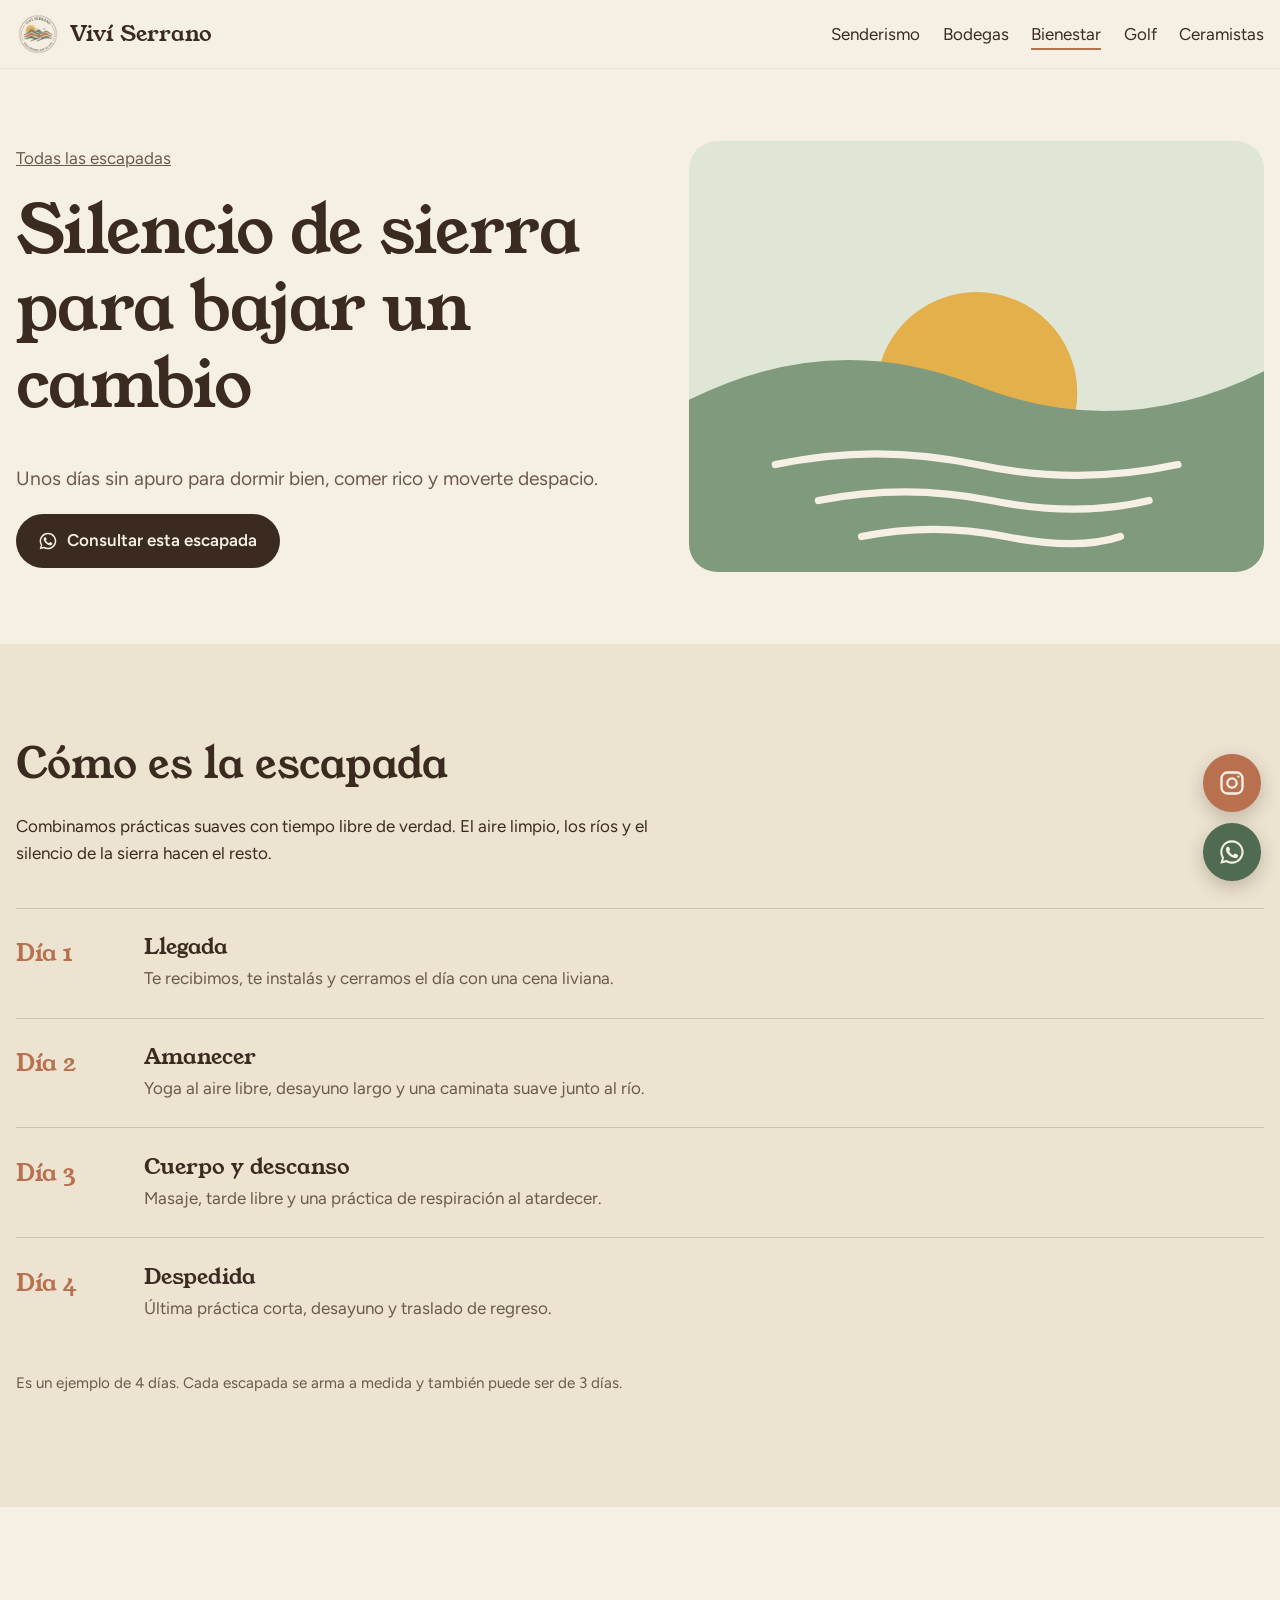
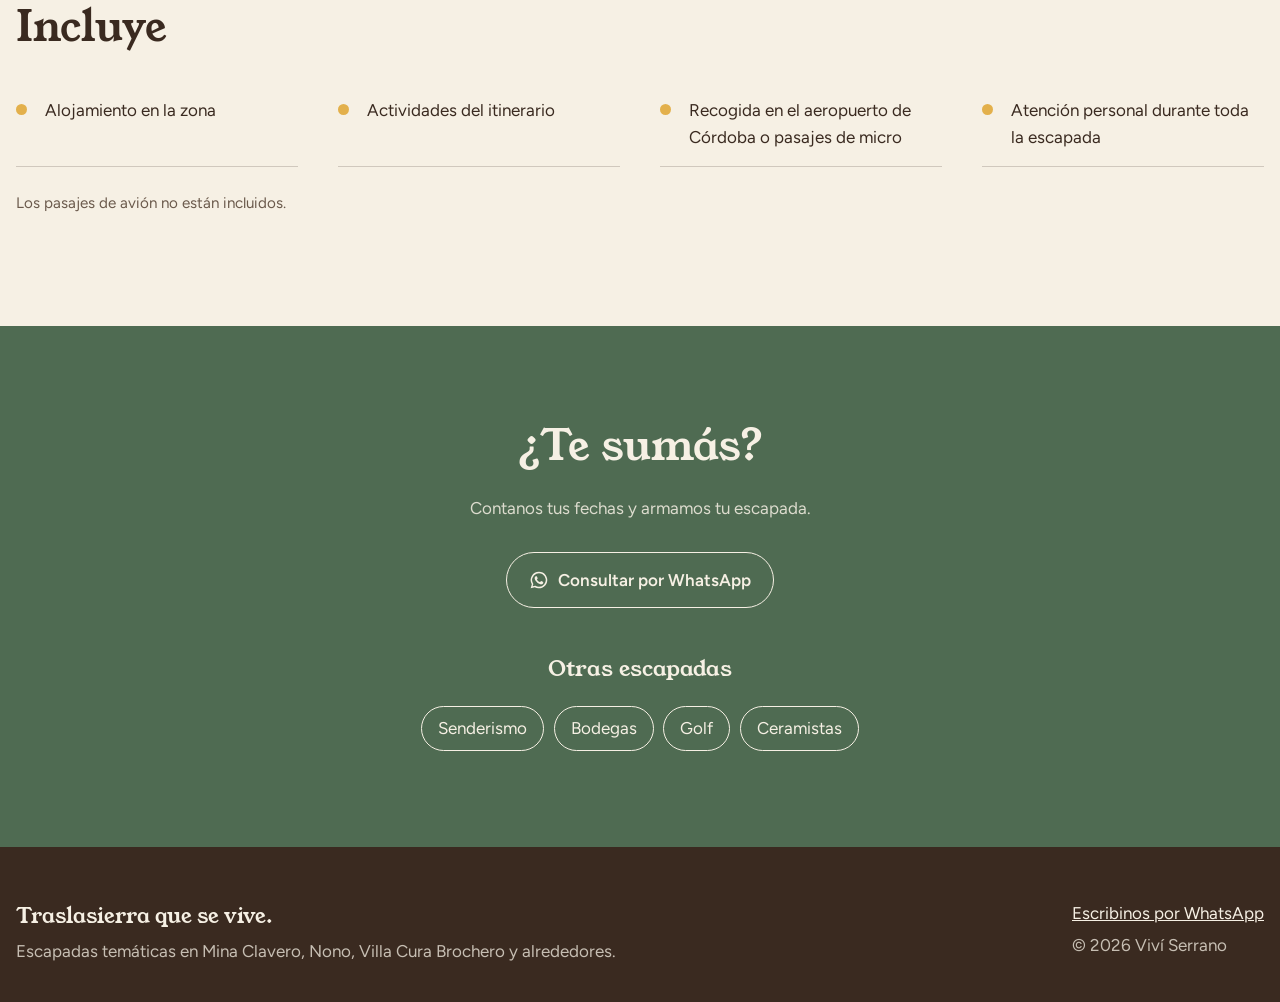
==== bienestar.html @ 52323f3e "feat: primera versión de la web de Viví Serrano" ====
<!doctype html>
<html lang="es">
<head>
<meta charset="utf-8">
<meta name="viewport" content="width=device-width, initial-scale=1">
<!-- Quitar esta línea cuando la web se lance: evita que Google la muestre -->
<meta name="robots" content="noindex, nofollow">
<title>Bienestar · Viví Serrano</title>
<meta name="description" content="Escapada de bienestar en Traslasierra, Córdoba. Unos días sin apuro para dormir bien, comer rico y moverte despacio.">
<link rel="icon" type="image/png" href="img/favicon.png">
<link rel="preconnect" href="https://fonts.googleapis.com">
<link rel="preconnect" href="https://fonts.gstatic.com" crossorigin>
<link href="https://fonts.googleapis.com/css2?family=Figtree:wght@400;600&family=Young+Serif&display=swap" rel="stylesheet">
<link rel="stylesheet" href="css/estilos.css">
</head>
<body>
<header class="cabecera">
  <div class="contenedor">
    <a class="marca" href="index.html"><img src="img/logo-circular.png" alt="" width="44" height="44">Viví Serrano</a>
    <nav aria-label="Principal">
      <button class="menu-boton" aria-expanded="false" aria-controls="menu">Menú</button>
      <ul class="menu" id="menu"><li><a href="senderismo.html">Senderismo</a></li><li><a href="bodegas.html">Bodegas</a></li><li><a href="bienestar.html" aria-current="page">Bienestar</a></li><li><a href="golf.html">Golf</a></li><li><a href="ceramistas.html">Ceramistas</a></li></ul>
    </nav>
  </div>
</header>

<main>
  <section class="cabeza-tematica">
    <div class="contenedor">
      <div>
        <a class="volver" href="index.html#escapadas">Todas las escapadas</a>
        <h1>Silencio de sierra para bajar un cambio</h1>
        <p>Unos días sin apuro para dormir bien, comer rico y moverte despacio.</p>
        <a class="boton" href="#" data-whatsapp="Hola, quiero información sobre la escapada de bienestar de Viví Serrano."><svg viewBox="0 0 24 24" fill="currentColor" aria-hidden="true"><path d="M12 2a10 10 0 0 0-8.6 15.1L2 22l5-1.3A10 10 0 1 0 12 2zm0 18.2c-1.5 0-3-.4-4.3-1.2l-.3-.2-3 .8.8-2.9-.2-.3A8.2 8.2 0 1 1 12 20.2zm4.5-6.1c-.2-.1-1.5-.7-1.7-.8-.2-.1-.4-.1-.6.1l-.8 1c-.1.2-.3.2-.5.1a6.7 6.7 0 0 1-3.3-2.9c-.3-.4.2-.4.7-1.4.1-.2 0-.3 0-.5l-.8-1.8c-.2-.5-.4-.4-.6-.4h-.5c-.2 0-.5.1-.7.3-.2.3-.9.9-.9 2.2s.9 2.5 1 2.7c.1.2 1.8 2.8 4.4 3.9 1.6.7 2.3.8 3.1.6.5-.1 1.5-.6 1.7-1.2.2-.6.2-1.1.2-1.2-.1-.2-.3-.2-.7-.4z"/></svg>Consultar esta escapada</a>
      </div>
      <!-- Reemplazar por una foto real de la zona -->
      <svg class="ilustracion" viewBox="0 0 400 300" preserveAspectRatio="xMidYMid slice" role="img" aria-label="Amanecer tranquilo en las sierras">
  <rect width="400" height="300" fill="#dfe6d6"/>
  <circle cx="200" cy="175" r="70" fill="#e3b04b"/>
  <path d="M0 180 Q100 130 200 170 T400 160 V300 H0Z" fill="#7f9a7d"/>
  <g stroke="#f6f0e4" stroke-width="5" stroke-linecap="round" fill="none">
    <path d="M60 225 Q130 210 200 225 T340 225"/><path d="M90 250 Q150 238 210 250 T320 250"/><path d="M120 275 Q170 265 220 275 T300 275"/>
  </g>
</svg>
    </div>
  </section>

  <section class="seccion seccion-honda">
    <div class="contenedor">
      <h2>Cómo es la escapada</h2>
      <p>Combinamos prácticas suaves con tiempo libre de verdad. El aire limpio, los ríos y el silencio de la sierra hacen el resto.</p>
      <ol class="itinerario">
        <li class="dia"><span class="dia-numero">Día 1</span><div><h3>Llegada</h3><p>Te recibimos, te instalás y cerramos el día con una cena liviana.</p></div></li>
        <li class="dia"><span class="dia-numero">Día 2</span><div><h3>Amanecer</h3><p>Yoga al aire libre, desayuno largo y una caminata suave junto al río.</p></div></li>
        <li class="dia"><span class="dia-numero">Día 3</span><div><h3>Cuerpo y descanso</h3><p>Masaje, tarde libre y una práctica de respiración al atardecer.</p></div></li>
        <li class="dia"><span class="dia-numero">Día 4</span><div><h3>Despedida</h3><p>Última práctica corta, desayuno y traslado de regreso.</p></div></li>
      </ol>
      <p class="nota">Es un ejemplo de 4 días. Cada escapada se arma a medida y también puede ser de 3 días.</p>
    </div>
  </section>

  <section class="seccion">
    <div class="contenedor">
      <h2>Incluye</h2>
      <ul class="incluye">
        <li>Alojamiento en la zona</li>
        <li>Actividades del itinerario</li>
        <li>Recogida en el aeropuerto de Córdoba o pasajes de micro</li>
        <li>Atención personal durante toda la escapada</li>
      </ul>
      <p class="nota">Los pasajes de avión no están incluidos.</p>
    </div>
  </section>

  <section class="seccion seccion-sierra llamado">
    <div class="contenedor">
      <h2>¿Te sumás?</h2>
      <p>Contanos tus fechas y armamos tu escapada.</p>
      <a class="boton boton-claro" href="#" data-whatsapp="Hola, quiero información sobre la escapada de bienestar de Viví Serrano."><svg viewBox="0 0 24 24" fill="currentColor" aria-hidden="true"><path d="M12 2a10 10 0 0 0-8.6 15.1L2 22l5-1.3A10 10 0 1 0 12 2zm0 18.2c-1.5 0-3-.4-4.3-1.2l-.3-.2-3 .8.8-2.9-.2-.3A8.2 8.2 0 1 1 12 20.2zm4.5-6.1c-.2-.1-1.5-.7-1.7-.8-.2-.1-.4-.1-.6.1l-.8 1c-.1.2-.3.2-.5.1a6.7 6.7 0 0 1-3.3-2.9c-.3-.4.2-.4.7-1.4.1-.2 0-.3 0-.5l-.8-1.8c-.2-.5-.4-.4-.6-.4h-.5c-.2 0-.5.1-.7.3-.2.3-.9.9-.9 2.2s.9 2.5 1 2.7c.1.2 1.8 2.8 4.4 3.9 1.6.7 2.3.8 3.1.6.5-.1 1.5-.6 1.7-1.2.2-.6.2-1.1.2-1.2-.1-.2-.3-.2-.7-.4z"/></svg>Consultar por WhatsApp</a>
      <h3 class="otras-titulo">Otras escapadas</h3>
      <ul class="otras"><li><a href="senderismo.html">Senderismo</a></li><li><a href="bodegas.html">Bodegas</a></li><li><a href="golf.html">Golf</a></li><li><a href="ceramistas.html">Ceramistas</a></li></ul>
    </div>
  </section>
</main>
<footer class="pie">
  <div class="contenedor">
    <div>
      <p class="lema">Traslasierra que se vive.</p>
      <p>Escapadas temáticas en Mina Clavero, Nono, Villa Cura Brochero y alrededores.</p>
    </div>
    <div>
      <p><a href="#" data-whatsapp>Escribinos por WhatsApp</a></p>
      <p><a href="#" data-instagram>Seguinos en Instagram</a></p>
      <p>© <span data-anio>2026</span> Viví Serrano</p>
    </div>
  </div>
</footer>
<div class="flotantes">
  <a class="flotante" href="#" data-instagram aria-label="Seguinos en Instagram"><svg viewBox="0 0 24 24" fill="none" stroke="currentColor" stroke-width="2" aria-hidden="true"><rect x="3" y="3" width="18" height="18" rx="5"/><circle cx="12" cy="12" r="4"/><circle cx="17.5" cy="6.5" r="1" fill="currentColor" stroke="none"/></svg></a>
  <a class="flotante" href="#" data-whatsapp aria-label="Escribinos por WhatsApp"><svg viewBox="0 0 24 24" fill="currentColor" aria-hidden="true"><path d="M12 2a10 10 0 0 0-8.6 15.1L2 22l5-1.3A10 10 0 1 0 12 2zm0 18.2c-1.5 0-3-.4-4.3-1.2l-.3-.2-3 .8.8-2.9-.2-.3A8.2 8.2 0 1 1 12 20.2zm4.5-6.1c-.2-.1-1.5-.7-1.7-.8-.2-.1-.4-.1-.6.1l-.8 1c-.1.2-.3.2-.5.1a6.7 6.7 0 0 1-3.3-2.9c-.3-.4.2-.4.7-1.4.1-.2 0-.3 0-.5l-.8-1.8c-.2-.5-.4-.4-.6-.4h-.5c-.2 0-.5.1-.7.3-.2.3-.9.9-.9 2.2s.9 2.5 1 2.7c.1.2 1.8 2.8 4.4 3.9 1.6.7 2.3.8 3.1.6.5-.1 1.5-.6 1.7-1.2.2-.6.2-1.1.2-1.2-.1-.2-.3-.2-.7-.4z"/></svg></a>
</div>
<script src="js/main.js"></script>
</body>
</html>
---- css/estilos.css ----
/* ==========================================================
   Viví Serrano · estilos
   Colores sacados del logo: papel, sierra, tierra, sol y camino.
   ========================================================== */

:root {
  --papel: #f6f0e4;
  --papel-hondo: #ece3d1;
  --sierra: #7f9a7d;
  --sierra-oscura: #4f6b52;
  --tierra: #b9704f;
  --sol: #e3b04b;
  --camino: #3a2a20;
  --texto-suave: #6b5a4c;

  --titulos: "Young Serif", Georgia, serif;
  --cuerpo: "Figtree", system-ui, sans-serif;

  --ancho: 96rem;
  --radio: 14px;
}

* { box-sizing: border-box; }

html { scroll-behavior: smooth; }

body {
  margin: 0;
  background: var(--papel);
  color: var(--camino);
  font-family: var(--cuerpo);
  font-size: 1.0625rem;
  line-height: 1.6;
}

img, svg { display: block; max-width: 100%; }

a { color: inherit; }

:focus-visible {
  outline: 3px solid var(--sol);
  outline-offset: 3px;
  border-radius: 4px;
}

.contenedor {
  width: min(100% - 2rem, var(--ancho));
  margin-inline: auto;
}

h1, h2, h3 {
  font-family: var(--titulos);
  font-weight: 400;
  line-height: 1.15;
  margin: 0 0 0.6em;
}
h1 { font-size: clamp(2.4rem, 6vw, 4.2rem); letter-spacing: -0.01em; }
h2 { font-size: clamp(1.8rem, 4vw, 2.6rem); }
h3 { font-size: 1.4rem; }

p { margin: 0 0 1em; max-width: 62ch; }

/* ---------- Cabecera ---------- */

.cabecera {
  position: sticky;
  top: 0;
  z-index: 10;
  background: color-mix(in srgb, var(--papel) 92%, transparent);
  backdrop-filter: blur(6px);
  border-bottom: 1px solid var(--papel-hondo);
}
.cabecera .contenedor {
  display: flex;
  align-items: center;
  justify-content: space-between;
  gap: 1rem;
  min-height: 4.25rem;
}
.marca {
  display: flex;
  align-items: center;
  gap: 0.6rem;
  text-decoration: none;
  font-family: var(--titulos);
  font-size: 1.35rem;
}
.marca img { width: 44px; height: 44px; border-radius: 50%; }

.menu-boton {
  display: none;
  background: none;
  border: 1px solid var(--camino);
  border-radius: 999px;
  padding: 0.4rem 0.9rem;
  font: inherit;
  color: var(--camino);
  cursor: pointer;
}
.menu {
  display: flex;
  gap: 1.4rem;
  list-style: none;
  margin: 0;
  padding: 0;
}
.menu a {
  text-decoration: none;
  padding: 0.3rem 0;
  border-bottom: 2px solid transparent;
}
.menu a:hover,
.menu a[aria-current="page"] { border-bottom-color: var(--tierra); }

@media (max-width: 52rem) {
  .menu-boton { display: block; }
  .menu {
    display: none;
    position: absolute;
    top: 100%;
    left: 0;
    right: 0;
    flex-direction: column;
    gap: 0;
    background: var(--papel);
    border-bottom: 1px solid var(--papel-hondo);
    padding: 0.5rem 1rem 1rem;
  }
  .menu.abierto { display: flex; }
  .menu a { display: block; padding: 0.7rem 0; }
}

/* ---------- Botones ---------- */

.boton {
  display: inline-flex;
  align-items: center;
  gap: 0.55rem;
  background: var(--camino);
  color: var(--papel);
  text-decoration: none;
  font-weight: 600;
  padding: 0.85rem 1.4rem;
  border-radius: 999px;
  transition: background 0.2s;
}
.boton:hover { background: var(--sierra-oscura); }
.boton svg { width: 20px; height: 20px; }

.boton-claro {
  background: transparent;
  color: var(--camino);
  border: 1.5px solid var(--camino);
}
.boton-claro:hover { background: var(--papel-hondo); }

/* ---------- Portada (inicio) ---------- */

.portada {
  position: relative;
  overflow: hidden;
  padding: clamp(3rem, 8vw, 6rem) 0 0;
}
.portada .contenedor { position: relative; z-index: 1; }
.portada p.bajada {
  font-size: 1.25rem;
  color: var(--texto-suave);
  max-width: 34ch;
}
.portada .acciones { display: flex; flex-wrap: wrap; gap: 0.8rem; margin-top: 1.8rem; }

.paisaje {
  width: 100%;
  height: auto;
  margin-top: clamp(-1rem, -4vw, -3rem);
}
.paisaje .camino-trazo {
  stroke-dasharray: 1400;
  stroke-dashoffset: 1400;
  animation: dibujar-camino 2.4s 0.4s ease-out forwards;
}
@keyframes dibujar-camino { to { stroke-dashoffset: 0; } }

@media (prefers-reduced-motion: reduce) {
  .paisaje .camino-trazo { animation: none; stroke-dashoffset: 0; }
  html { scroll-behavior: auto; }
}

/* ---------- Secciones ---------- */

.seccion { padding: clamp(3.5rem, 8vw, 6rem) 0; }
.seccion-sierra { background: var(--sierra-oscura); color: var(--papel); }
.seccion-sierra p { color: color-mix(in srgb, var(--papel) 85%, transparent); }
.seccion-honda { background: var(--papel-hondo); }

.introduccion { max-width: 44rem; }
.introduccion p { font-size: 1.15rem; }

/* Temáticas en la portada: filas alternadas, no tarjetas */
.tematicas { list-style: none; margin: 2.5rem 0 0; padding: 0; }
.tematica {
  display: grid;
  grid-template-columns: 9rem 1fr auto;
  align-items: center;
  gap: 1.5rem;
  padding: 1.6rem 0;
  border-top: 1px solid color-mix(in srgb, var(--camino) 18%, transparent);
}
.tematica:last-child { border-bottom: 1px solid color-mix(in srgb, var(--camino) 18%, transparent); }
.tematica h3 { margin-bottom: 0.25rem; }
.tematica p { margin: 0; color: var(--texto-suave); }
.tematica .ilustracion { width: 9rem; height: 6rem; border-radius: var(--radio); }

@media (max-width: 40rem) {
  .tematica { grid-template-columns: 1fr; gap: 0.8rem; }
  .tematica .ilustracion { width: 100%; height: 8rem; }
}

/* Cómo funciona: es un proceso, por eso va numerado */
.pasos {
  list-style: none;
  padding: 0;
  margin: 2.5rem 0 0;
  display: grid;
  grid-template-columns: repeat(auto-fit, minmax(14rem, 1fr));
  gap: 2rem;
  counter-reset: paso;
}
.pasos li { counter-increment: paso; }
.pasos li::before {
  content: counter(paso);
  display: grid;
  place-items: center;
  width: 2.6rem;
  height: 2.6rem;
  border-radius: 50%;
  background: var(--sol);
  color: var(--camino);
  font-family: var(--titulos);
  font-size: 1.3rem;
  margin-bottom: 1rem;
}

.incluye {
  display: grid;
  grid-template-columns: repeat(auto-fit, minmax(15rem, 1fr));
  gap: 0.5rem 2.5rem;
  list-style: none;
  padding: 0;
  margin: 2rem 0 0;
}
.incluye li {
  padding: 0.9rem 0 0.9rem 1.8rem;
  border-bottom: 1px solid color-mix(in srgb, currentColor 20%, transparent);
  position: relative;
}
.incluye li::before {
  content: "";
  position: absolute;
  left: 0;
  top: 1.35rem;
  width: 0.7rem;
  height: 0.7rem;
  border-radius: 50%;
  background: var(--sol);
}

/* Quién soy */
.quien {
  display: grid;
  grid-template-columns: 14rem 1fr;
  gap: 2.5rem;
  align-items: center;
}
.quien img { border-radius: 50%; }
@media (max-width: 40rem) {
  .quien { grid-template-columns: 1fr; }
  .quien img { width: 10rem; }
}

/* Llamado final */
.llamado { text-align: center; }
.llamado p { margin-inline: auto; }
.llamado .boton { margin-top: 0.8rem; }

/* ---------- Páginas de temática ---------- */

.cabeza-tematica {
  padding: clamp(2.5rem, 6vw, 4.5rem) 0;
}
.cabeza-tematica .contenedor {
  display: grid;
  grid-template-columns: 1.1fr 1fr;
  gap: 2.5rem;
  align-items: center;
}
.cabeza-tematica .ilustracion { width: 100%; aspect-ratio: 4 / 3; border-radius: calc(var(--radio) * 2); }
.cabeza-tematica p { font-size: 1.2rem; color: var(--texto-suave); }
.volver { display: inline-block; margin-bottom: 1.2rem; color: var(--texto-suave); }
@media (max-width: 48rem) {
  .cabeza-tematica .contenedor { grid-template-columns: 1fr; }
}

/* Itinerario: los días sí son una secuencia */
.itinerario { list-style: none; padding: 0; margin: 2.5rem 0 0; }
.dia {
  display: grid;
  grid-template-columns: 6.5rem 1fr;
  gap: 1.5rem;
  padding: 1.6rem 0;
  border-top: 1px solid color-mix(in srgb, var(--camino) 18%, transparent);
}
.dia-numero {
  font-family: var(--titulos);
  font-size: 1.5rem;
  color: var(--tierra);
}
.dia h3 { margin-bottom: 0.3rem; }
.dia p { margin: 0; color: var(--texto-suave); }
@media (max-width: 34rem) {
  .dia { grid-template-columns: 1fr; gap: 0.3rem; }
}

.nota { font-size: 0.95rem; color: var(--texto-suave); margin-top: 1.5rem; }

.otras {
  display: flex;
  flex-wrap: wrap;
  gap: 0.6rem;
  list-style: none;
  padding: 0;
  margin: 1.5rem 0 0;
}
.otras a {
  display: inline-block;
  padding: 0.5rem 1rem;
  border: 1.5px solid var(--camino);
  border-radius: 999px;
  text-decoration: none;
}
.otras a:hover { background: var(--papel-hondo); }

/* ---------- Pie ---------- */

.pie {
  background: var(--camino);
  color: var(--papel);
  padding: 3rem 0 2rem;
}
.pie .contenedor {
  display: flex;
  flex-wrap: wrap;
  justify-content: space-between;
  gap: 2rem;
}
.pie p { margin: 0.3rem 0; color: color-mix(in srgb, var(--papel) 75%, transparent); }
.pie .lema { font-family: var(--titulos); font-size: 1.3rem; color: var(--papel); }
.pie a { color: var(--papel); }

/* Botones flotantes: Instagram arriba, WhatsApp abajo */
.flotantes {
  position: fixed;
  right: 1.2rem;
  bottom: 1.2rem;
  z-index: 20;
  display: flex;
  flex-direction: column;
  gap: 0.7rem;
}
.flotante {
  width: 3.6rem;
  height: 3.6rem;
  border-radius: 50%;
  display: grid;
  place-items: center;
  background: var(--sierra-oscura);
  color: var(--papel);
  box-shadow: 0 6px 18px rgba(58, 42, 32, 0.25);
  transition: background 0.2s;
}
.flotante:hover { background: var(--camino); }
.flotante svg { width: 28px; height: 28px; }

.solo-lectores {
  position: absolute;
  width: 1px;
  height: 1px;
  overflow: hidden;
  clip: rect(0 0 0 0);
  white-space: nowrap;
}

/* Botones y enlaces sobre el fondo verde */
.seccion-sierra .boton-claro { color: var(--papel); border-color: var(--papel); }
.seccion-sierra .boton-claro:hover { background: color-mix(in srgb, var(--papel) 12%, transparent); }
.seccion-sierra .otras { justify-content: center; }
.seccion-sierra .otras a { border-color: var(--papel); }
.seccion-sierra .otras a:hover { background: color-mix(in srgb, var(--papel) 12%, transparent); }
.otras-titulo { margin-top: 3rem; }

/* ---------- Portada en monitores grandes ----------
   En pantallas de 1600 px o más, la presentación sube al lado del título.
   En el resto se ve debajo, en la franja verde. */
.presentacion-lateral { display: none; }

@media (min-width: 100rem) {
  .portada-grilla {
    display: grid;
    grid-template-columns: 1.35fr 1fr;
    gap: 4rem;
    align-items: center;
  }
  .presentacion-lateral {
    display: grid;
    grid-template-columns: 7rem 1fr;
    gap: 1.5rem;
    align-items: start;
    background: var(--papel-hondo);
    border-radius: calc(var(--radio) * 2);
    padding: 2rem;
  }
  .presentacion-lateral img { border-radius: 50%; }
  .presentacion-lateral h2 { font-size: 1.6rem; }
  .presentacion-lateral p { color: var(--texto-suave); }
  .presentacion-lateral p:last-child { margin-bottom: 0; }
  .presentacion-abajo { display: none; }
}

/* El logo siempre redondo, sin deformarse */
.quien img,
.presentacion-lateral img { height: auto; aspect-ratio: 1; object-fit: cover; }
.presentacion-lateral img { width: 7rem; }

/* Instagram con el color tierra del logo, para distinguirlo de WhatsApp */
.flotante[data-instagram] { background: var(--tierra); }
.flotante[data-instagram]:hover { background: var(--camino); }
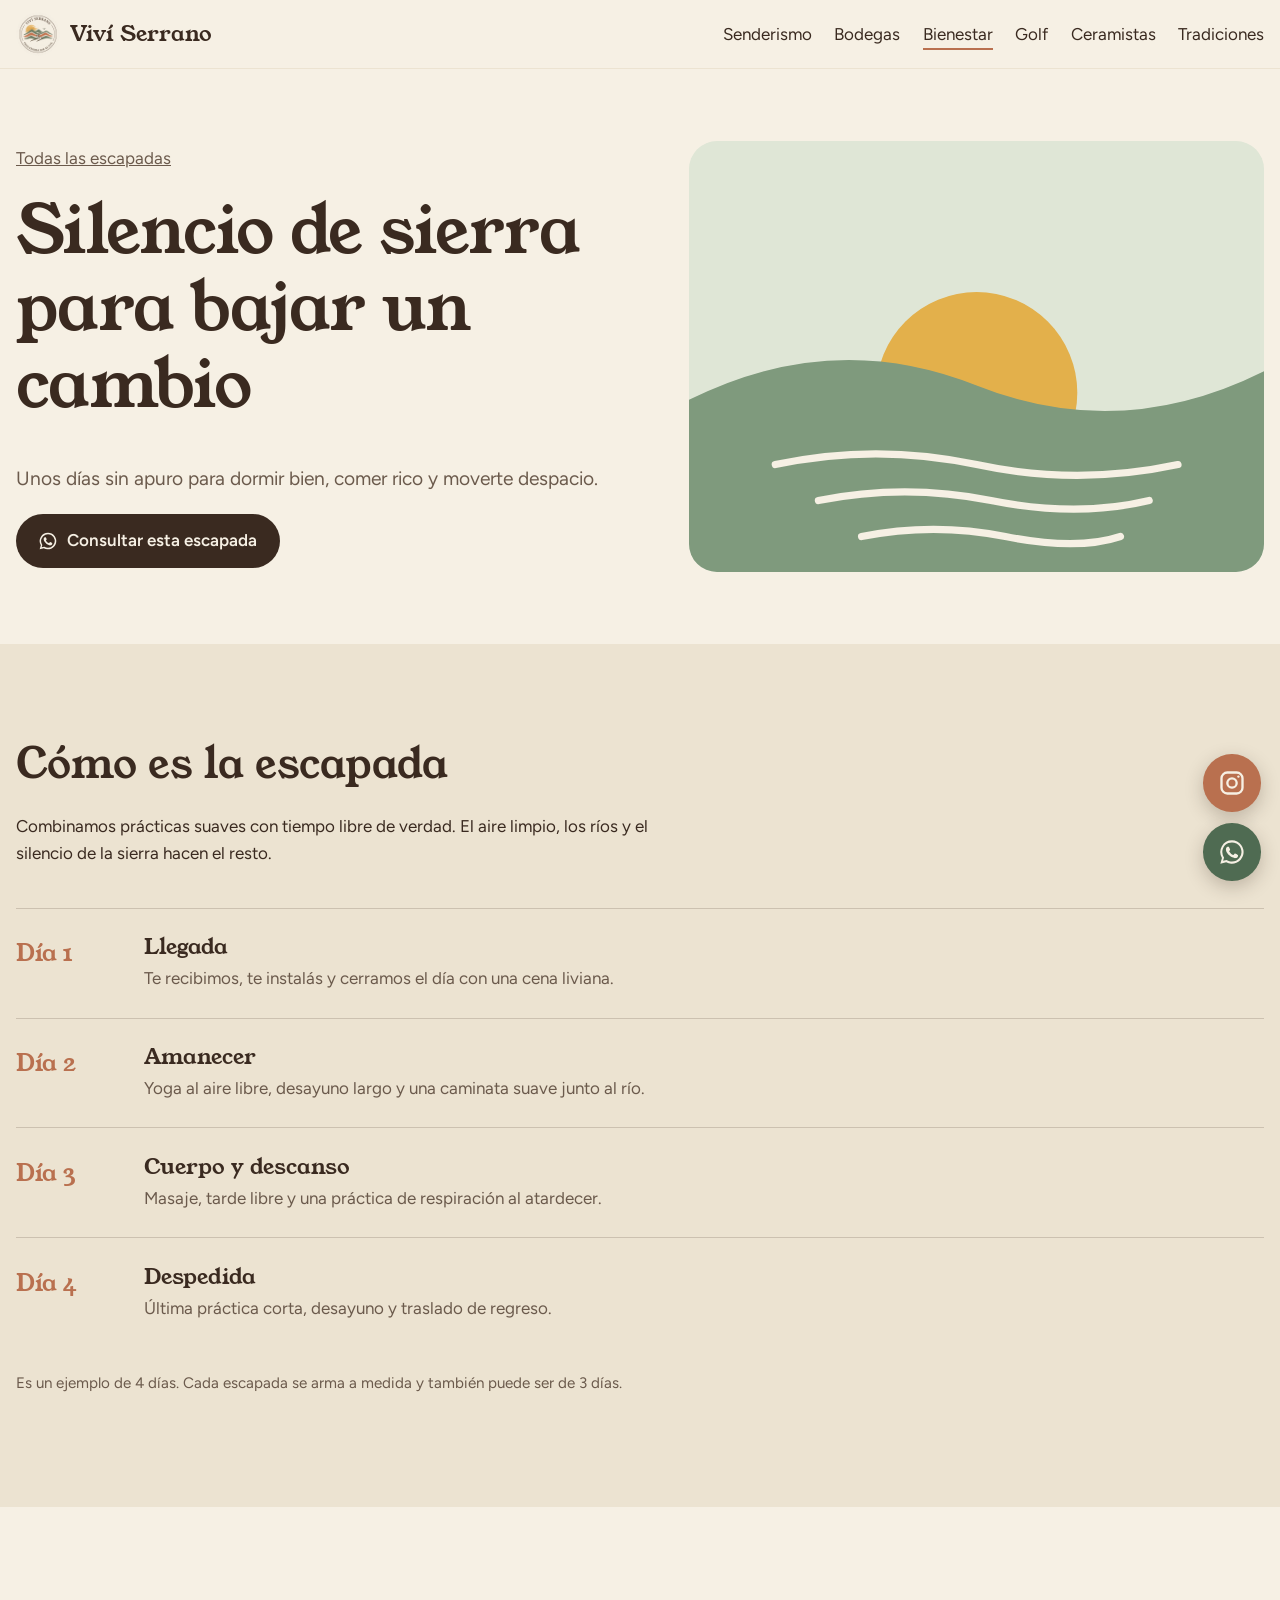
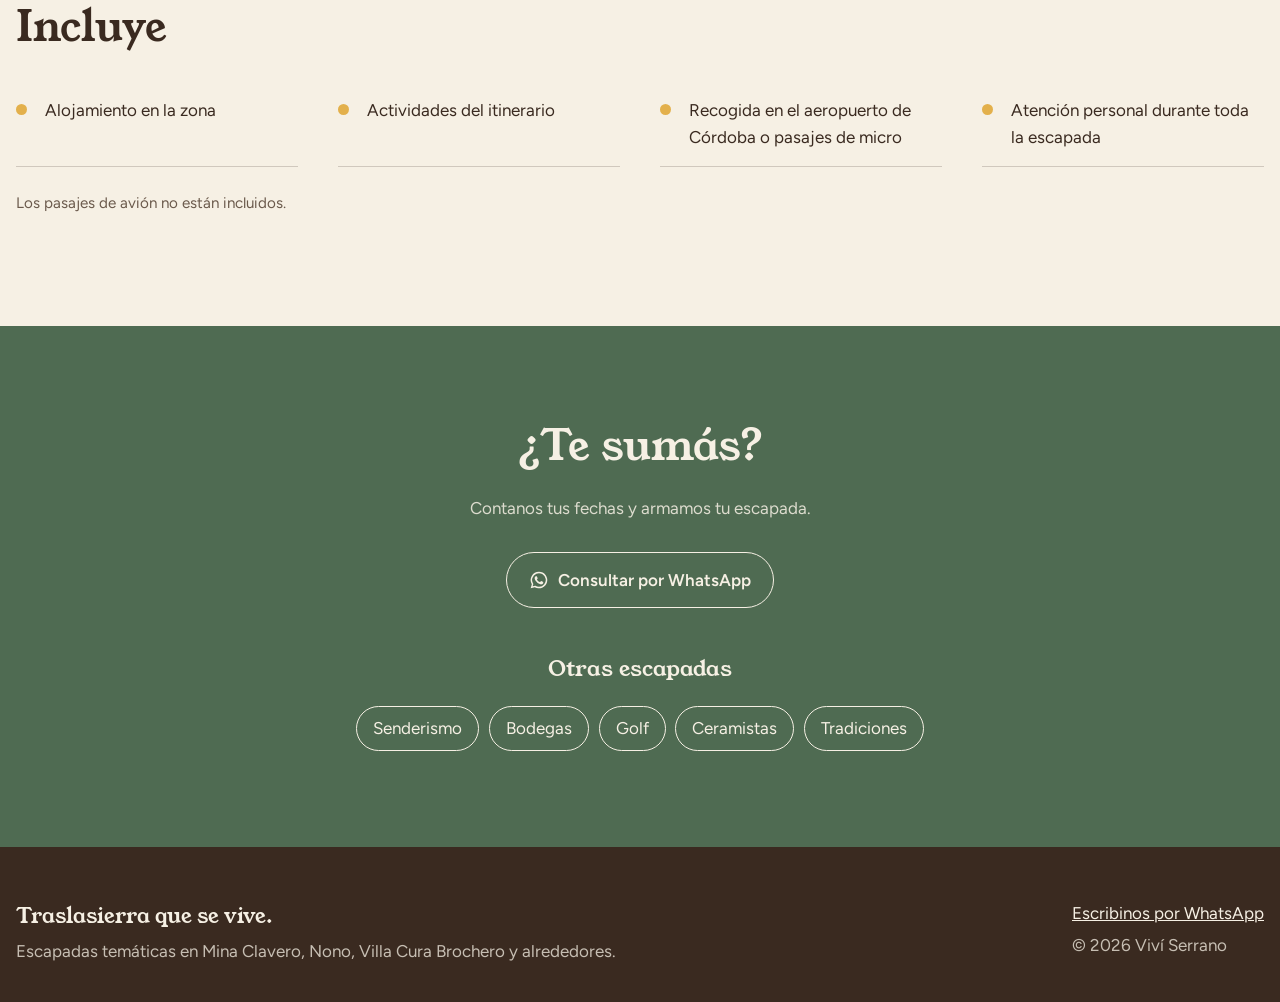
==== commit 262f55e5: "feat: fotos reales de bodegas" ====
--- a/bienestar.html
+++ b/bienestar.html
@@ -19,7 +19,7 @@
     <a class="marca" href="index.html"><img src="img/logo-circular.png" alt="" width="44" height="44">Viví Serrano</a>
     <nav aria-label="Principal">
       <button class="menu-boton" aria-expanded="false" aria-controls="menu">Menú</button>
-      <ul class="menu" id="menu"><li><a href="senderismo.html">Senderismo</a></li><li><a href="bodegas.html">Bodegas</a></li><li><a href="bienestar.html" aria-current="page">Bienestar</a></li><li><a href="golf.html">Golf</a></li><li><a href="ceramistas.html">Ceramistas</a></li></ul>
+      <ul class="menu" id="menu"><li><a href="senderismo.html">Senderismo</a></li><li><a href="bodegas.html">Bodegas</a></li><li><a href="bienestar.html" aria-current="page">Bienestar</a></li><li><a href="golf.html">Golf</a></li><li><a href="ceramistas.html">Ceramistas</a></li><li><a href="tradiciones.html">Tradiciones</a></li></ul>
     </nav>
   </div>
 </header>
@@ -33,7 +33,6 @@
         <p>Unos días sin apuro para dormir bien, comer rico y moverte despacio.</p>
         <a class="boton" href="#" data-whatsapp="Hola, quiero información sobre la escapada de bienestar de Viví Serrano."><svg viewBox="0 0 24 24" fill="currentColor" aria-hidden="true"><path d="M12 2a10 10 0 0 0-8.6 15.1L2 22l5-1.3A10 10 0 1 0 12 2zm0 18.2c-1.5 0-3-.4-4.3-1.2l-.3-.2-3 .8.8-2.9-.2-.3A8.2 8.2 0 1 1 12 20.2zm4.5-6.1c-.2-.1-1.5-.7-1.7-.8-.2-.1-.4-.1-.6.1l-.8 1c-.1.2-.3.2-.5.1a6.7 6.7 0 0 1-3.3-2.9c-.3-.4.2-.4.7-1.4.1-.2 0-.3 0-.5l-.8-1.8c-.2-.5-.4-.4-.6-.4h-.5c-.2 0-.5.1-.7.3-.2.3-.9.9-.9 2.2s.9 2.5 1 2.7c.1.2 1.8 2.8 4.4 3.9 1.6.7 2.3.8 3.1.6.5-.1 1.5-.6 1.7-1.2.2-.6.2-1.1.2-1.2-.1-.2-.3-.2-.7-.4z"/></svg>Consultar esta escapada</a>
       </div>
-      <!-- Reemplazar por una foto real de la zona -->
       <svg class="ilustracion" viewBox="0 0 400 300" preserveAspectRatio="xMidYMid slice" role="img" aria-label="Amanecer tranquilo en las sierras">
   <rect width="400" height="300" fill="#dfe6d6"/>
   <circle cx="200" cy="175" r="70" fill="#e3b04b"/>
@@ -59,6 +58,7 @@
     </div>
   </section>
 
+
   <section class="seccion">
     <div class="contenedor">
       <h2>Incluye</h2>
@@ -78,7 +78,7 @@
       <p>Contanos tus fechas y armamos tu escapada.</p>
       <a class="boton boton-claro" href="#" data-whatsapp="Hola, quiero información sobre la escapada de bienestar de Viví Serrano."><svg viewBox="0 0 24 24" fill="currentColor" aria-hidden="true"><path d="M12 2a10 10 0 0 0-8.6 15.1L2 22l5-1.3A10 10 0 1 0 12 2zm0 18.2c-1.5 0-3-.4-4.3-1.2l-.3-.2-3 .8.8-2.9-.2-.3A8.2 8.2 0 1 1 12 20.2zm4.5-6.1c-.2-.1-1.5-.7-1.7-.8-.2-.1-.4-.1-.6.1l-.8 1c-.1.2-.3.2-.5.1a6.7 6.7 0 0 1-3.3-2.9c-.3-.4.2-.4.7-1.4.1-.2 0-.3 0-.5l-.8-1.8c-.2-.5-.4-.4-.6-.4h-.5c-.2 0-.5.1-.7.3-.2.3-.9.9-.9 2.2s.9 2.5 1 2.7c.1.2 1.8 2.8 4.4 3.9 1.6.7 2.3.8 3.1.6.5-.1 1.5-.6 1.7-1.2.2-.6.2-1.1.2-1.2-.1-.2-.3-.2-.7-.4z"/></svg>Consultar por WhatsApp</a>
       <h3 class="otras-titulo">Otras escapadas</h3>
-      <ul class="otras"><li><a href="senderismo.html">Senderismo</a></li><li><a href="bodegas.html">Bodegas</a></li><li><a href="golf.html">Golf</a></li><li><a href="ceramistas.html">Ceramistas</a></li></ul>
+      <ul class="otras"><li><a href="senderismo.html">Senderismo</a></li><li><a href="bodegas.html">Bodegas</a></li><li><a href="golf.html">Golf</a></li><li><a href="ceramistas.html">Ceramistas</a></li><li><a href="tradiciones.html">Tradiciones</a></li></ul>
     </div>
   </section>
 </main>
--- a/css/estilos.css
+++ b/css/estilos.css
@@ -434,3 +434,22 @@
 /* Instagram con el color tierra del logo, para distinguirlo de WhatsApp */
 .flotante[data-instagram] { background: var(--tierra); }
 .flotante[data-instagram]:hover { background: var(--camino); }
+
+/* Fotos reales */
+.ilustracion.foto { object-fit: cover; }
+.galeria {
+  display: grid;
+  grid-template-columns: repeat(auto-fit, minmax(14rem, 1fr));
+  gap: 1rem;
+  margin-top: 2rem;
+}
+.galeria img {
+  width: 100%;
+  height: 22rem;
+  object-fit: cover;
+  border-radius: var(--radio);
+}
+@media (max-width: 48rem) {
+  .galeria { grid-template-columns: 1fr; }
+  .galeria img { height: 16rem; }
+}
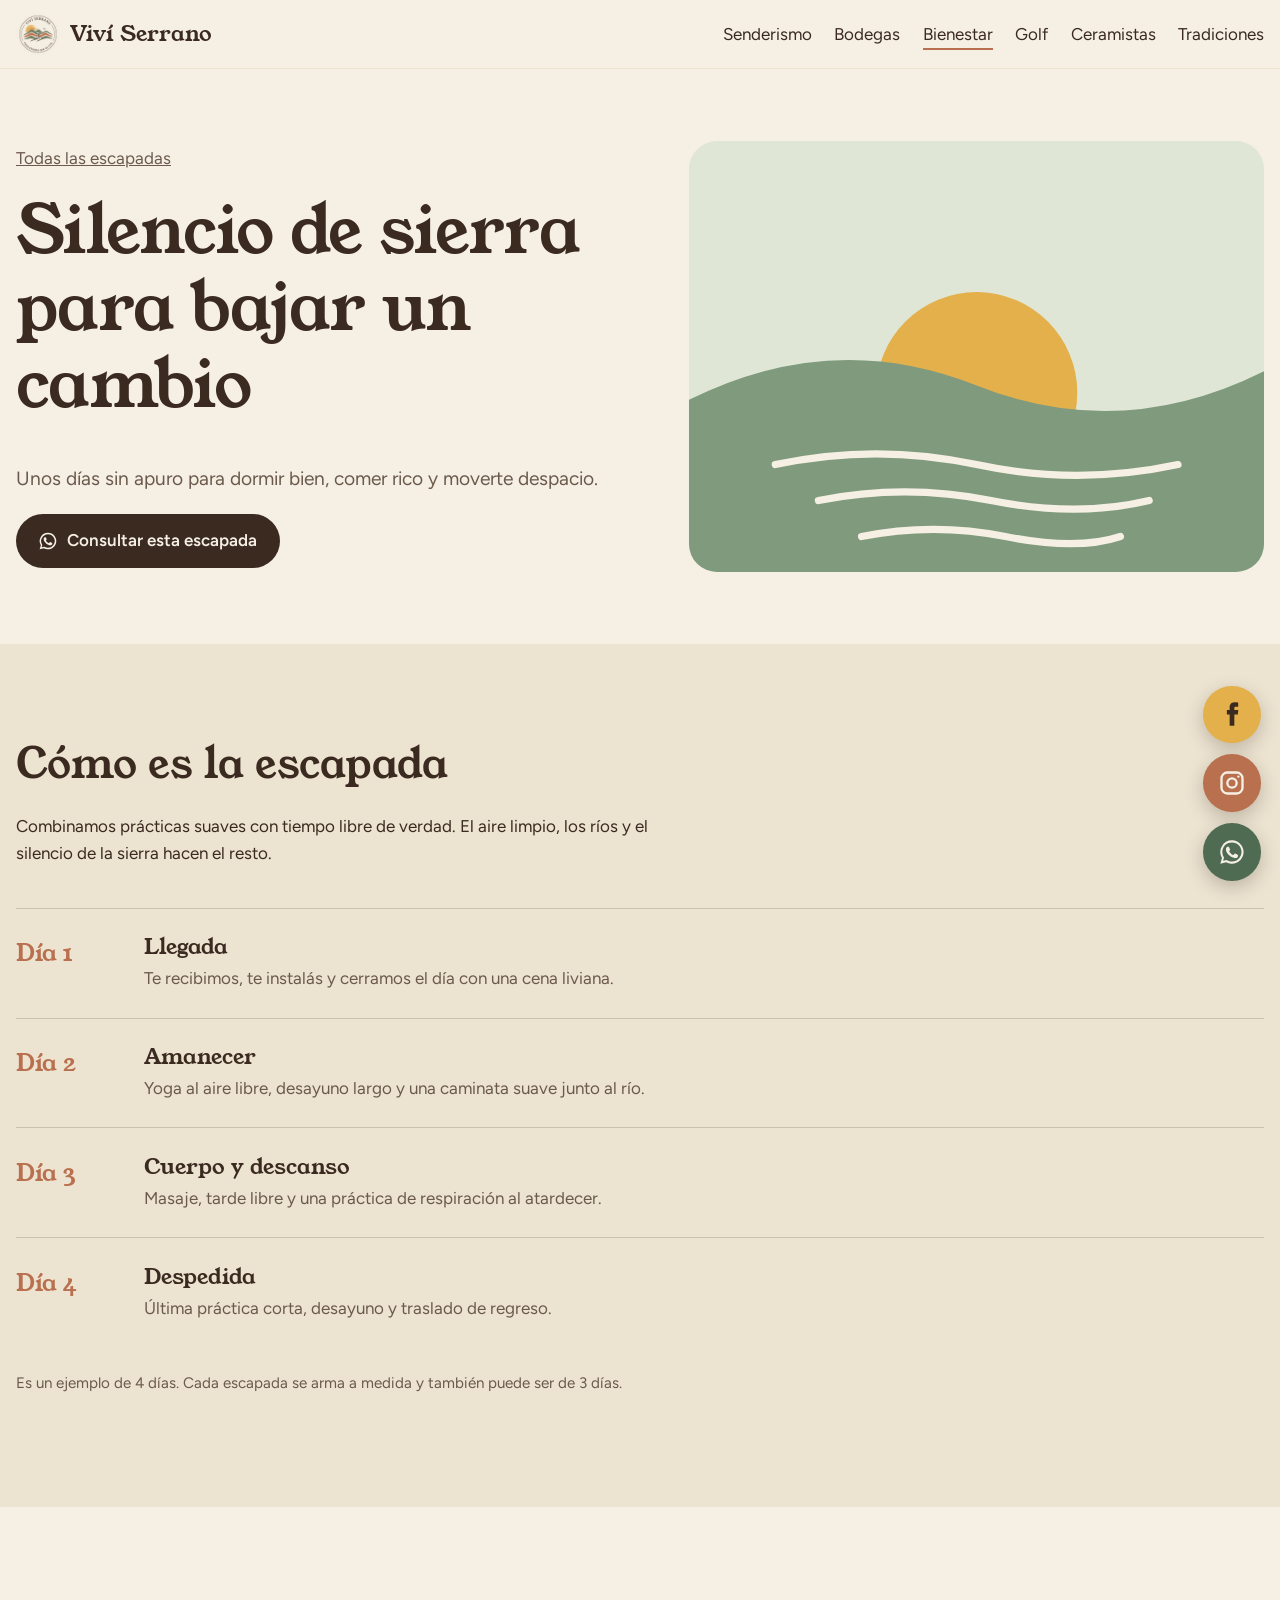
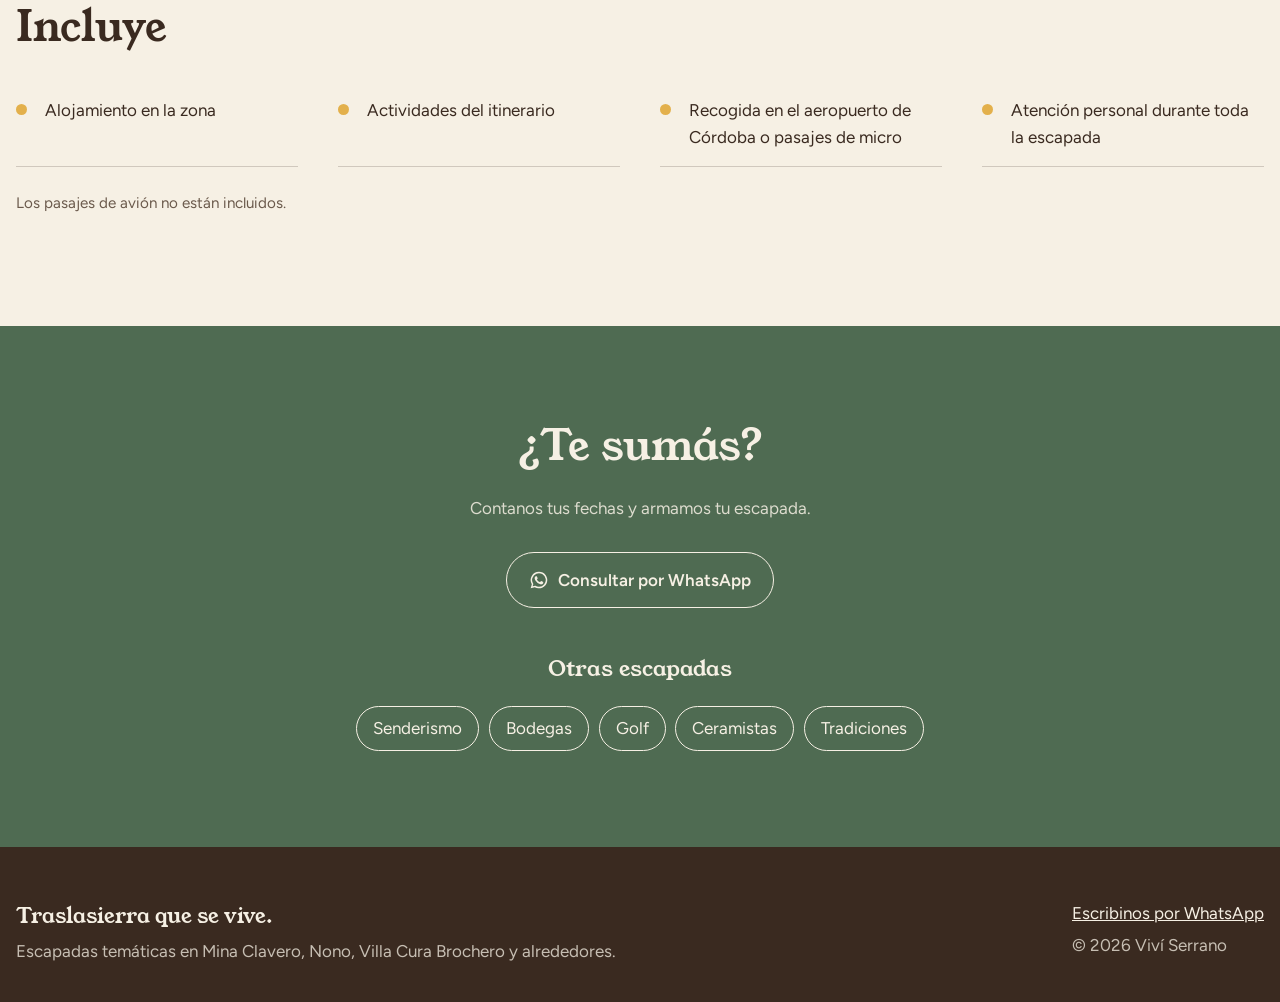
==== commit 4199dc38: "feat: botón de Facebook" ====
--- a/bienestar.html
+++ b/bienestar.html
@@ -11,7 +11,7 @@
 <link rel="preconnect" href="https://fonts.googleapis.com">
 <link rel="preconnect" href="https://fonts.gstatic.com" crossorigin>
 <link href="https://fonts.googleapis.com/css2?family=Figtree:wght@400;600&family=Young+Serif&display=swap" rel="stylesheet">
-<link rel="stylesheet" href="css/estilos.css">
+<link rel="stylesheet" href="css/estilos.css?v=6">
 </head>
 <body>
 <header class="cabecera">
@@ -91,14 +91,22 @@
     <div>
       <p><a href="#" data-whatsapp>Escribinos por WhatsApp</a></p>
       <p><a href="#" data-instagram>Seguinos en Instagram</a></p>
+      <p><a href="#" data-facebook>Seguinos en Facebook</a></p>
       <p>© <span data-anio>2026</span> Viví Serrano</p>
     </div>
   </div>
 </footer>
 <div class="flotantes">
+  <a class="flotante" href="#" data-facebook aria-label="Seguinos en Facebook"><svg viewBox="0 0 24 24" fill="currentColor" aria-hidden="true"><path d="M14 8.5V6.8c0-.8.5-1 1-1h2.3V2.1L14.2 2C10.8 2 10 4.5 10 6.2v2.3H7.6v3.9H10V22h4v-9.6h3l.4-3.9H14z"/></svg></a>
   <a class="flotante" href="#" data-instagram aria-label="Seguinos en Instagram"><svg viewBox="0 0 24 24" fill="none" stroke="currentColor" stroke-width="2" aria-hidden="true"><rect x="3" y="3" width="18" height="18" rx="5"/><circle cx="12" cy="12" r="4"/><circle cx="17.5" cy="6.5" r="1" fill="currentColor" stroke="none"/></svg></a>
   <a class="flotante" href="#" data-whatsapp aria-label="Escribinos por WhatsApp"><svg viewBox="0 0 24 24" fill="currentColor" aria-hidden="true"><path d="M12 2a10 10 0 0 0-8.6 15.1L2 22l5-1.3A10 10 0 1 0 12 2zm0 18.2c-1.5 0-3-.4-4.3-1.2l-.3-.2-3 .8.8-2.9-.2-.3A8.2 8.2 0 1 1 12 20.2zm4.5-6.1c-.2-.1-1.5-.7-1.7-.8-.2-.1-.4-.1-.6.1l-.8 1c-.1.2-.3.2-.5.1a6.7 6.7 0 0 1-3.3-2.9c-.3-.4.2-.4.7-1.4.1-.2 0-.3 0-.5l-.8-1.8c-.2-.5-.4-.4-.6-.4h-.5c-.2 0-.5.1-.7.3-.2.3-.9.9-.9 2.2s.9 2.5 1 2.7c.1.2 1.8 2.8 4.4 3.9 1.6.7 2.3.8 3.1.6.5-.1 1.5-.6 1.7-1.2.2-.6.2-1.1.2-1.2-.1-.2-.3-.2-.7-.4z"/></svg></a>
 </div>
-<script src="js/main.js"></script>
+<dialog class="visor" aria-label="Foto ampliada">
+  <img src="" alt="">
+  <button class="visor-cerrar" type="button" aria-label="Cerrar">×</button>
+  <button class="visor-anterior" type="button" aria-label="Foto anterior">‹</button>
+  <button class="visor-siguiente" type="button" aria-label="Foto siguiente">›</button>
+</dialog>
+<script src="js/main.js?v=6"></script>
 </body>
 </html>
--- a/css/estilos.css
+++ b/css/estilos.css
@@ -436,20 +436,70 @@
 .flotante[data-instagram]:hover { background: var(--camino); }
 
 /* Fotos reales */
-.ilustracion.foto { object-fit: cover; }
+.ilustracion.foto { object-fit: cover; object-position: center 30%; }
 .galeria {
   display: grid;
-  grid-template-columns: repeat(auto-fit, minmax(14rem, 1fr));
+  grid-template-columns: repeat(auto-fill, minmax(14rem, 1fr));
   gap: 1rem;
   margin-top: 2rem;
 }
-.galeria img {
+.galeria-foto {
+  padding: 0;
+  border: 0;
+  background: none;
+  cursor: zoom-in;
+  border-radius: var(--radio);
+  overflow: hidden;
+}
+.galeria-foto img {
   width: 100%;
-  height: 22rem;
+  aspect-ratio: 1;
   object-fit: cover;
+  transition: transform 0.3s;
+}
+.galeria-foto:hover img { transform: scale(1.04); }
+@media (max-width: 34rem) {
+  .galeria { grid-template-columns: 1fr 1fr; gap: 0.6rem; }
+}
+
+/* Visor de fotos ampliadas */
+.visor {
+  border: 0;
+  padding: 0;
+  background: transparent;
+  max-width: 100vw;
+  max-height: 100vh;
+}
+.visor::backdrop { background: rgba(30, 22, 16, 0.92); }
+.visor img {
+  max-width: 92vw;
+  max-height: 88vh;
   border-radius: var(--radio);
-}
-@media (max-width: 48rem) {
-  .galeria { grid-template-columns: 1fr; }
-  .galeria img { height: 16rem; }
-}
+  display: block;
+}
+.visor button {
+  position: fixed;
+  background: var(--papel);
+  color: var(--camino);
+  border: 0;
+  width: 3rem;
+  height: 3rem;
+  border-radius: 50%;
+  font-size: 1.8rem;
+  line-height: 1;
+  cursor: pointer;
+}
+.visor-cerrar { top: 1rem; right: 1rem; }
+.visor-anterior { left: 1rem; top: 50%; transform: translateY(-50%); }
+.visor-siguiente { right: 1rem; top: 50%; transform: translateY(-50%); }
+@media (prefers-reduced-motion: reduce) {
+  .galeria-foto img { transition: none; }
+}
+
+
+/* La foto de portada también se puede ampliar */
+.cabeza-tematica .ampliable { cursor: zoom-in; }
+
+/* Facebook con el amarillo del sol del logo */
+.flotante[data-facebook] { background: var(--sol); color: var(--camino); }
+.flotante[data-facebook]:hover { background: var(--camino); color: var(--papel); }
